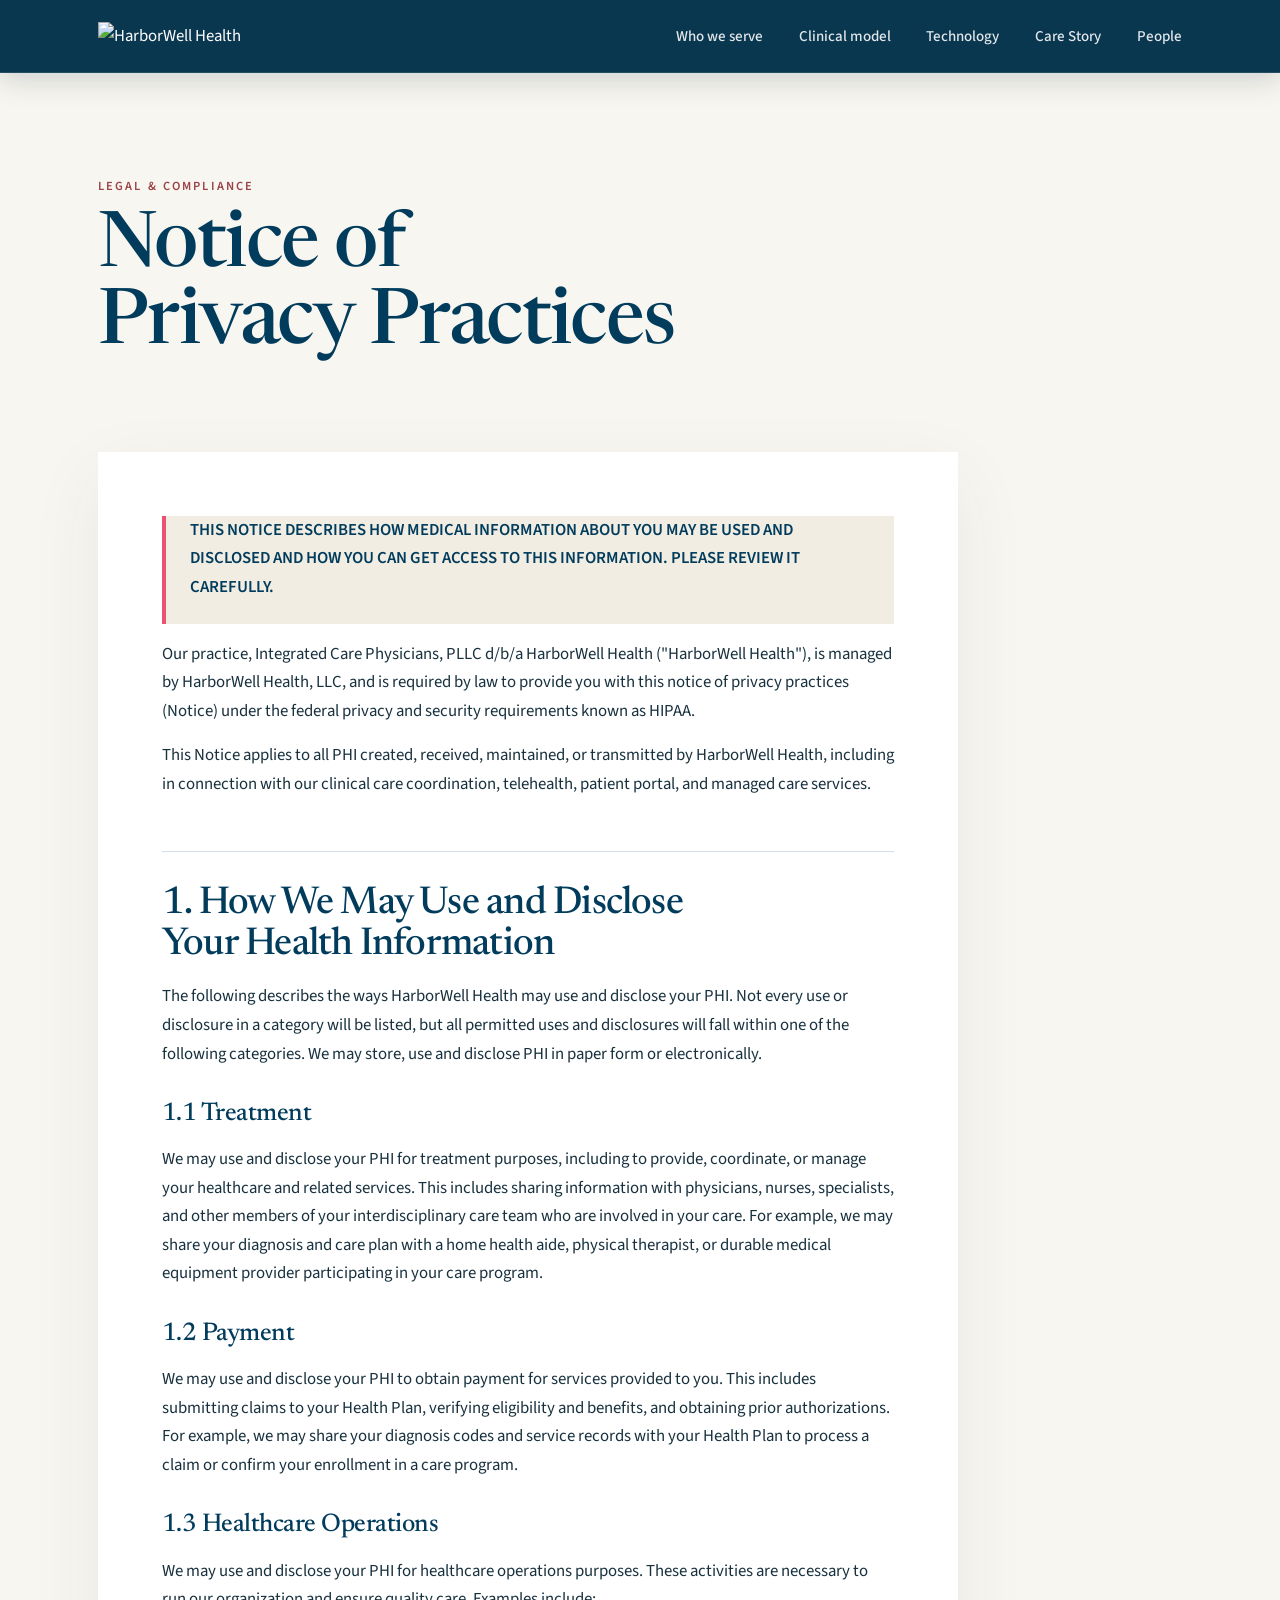
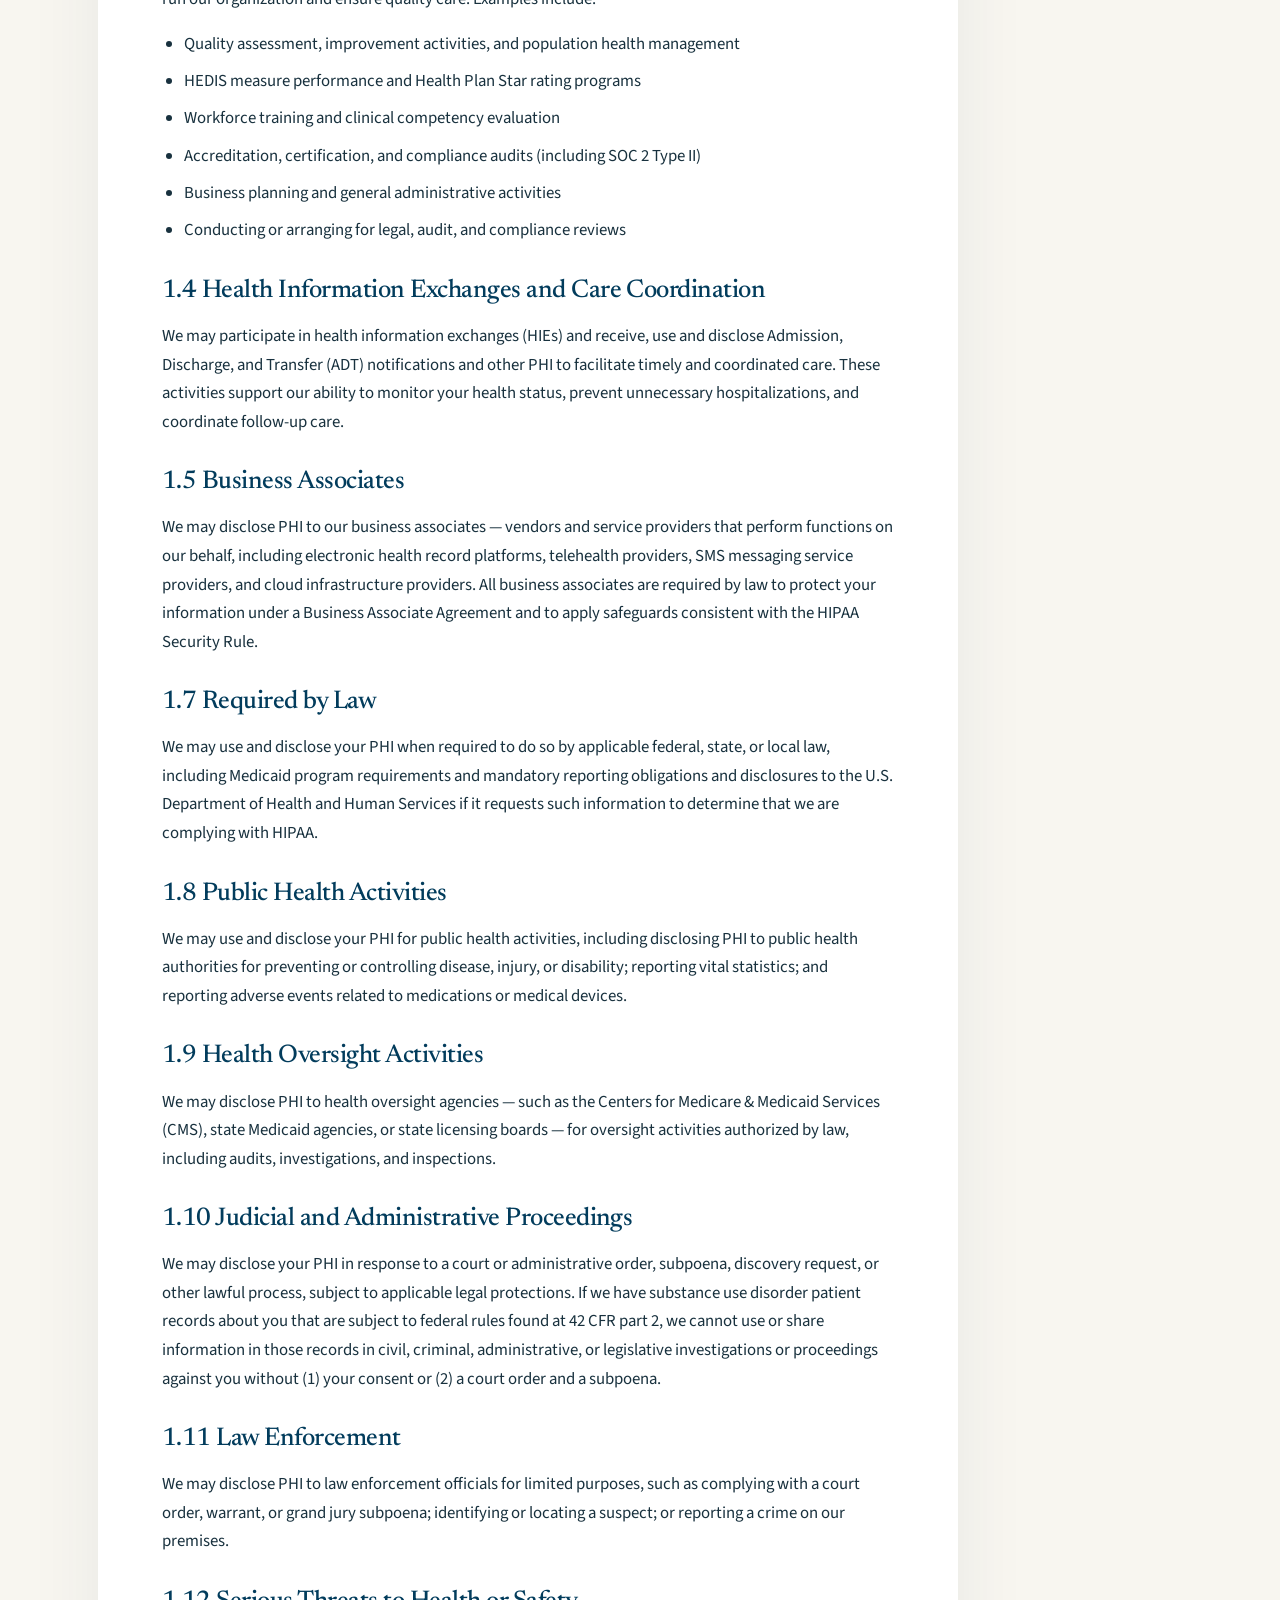
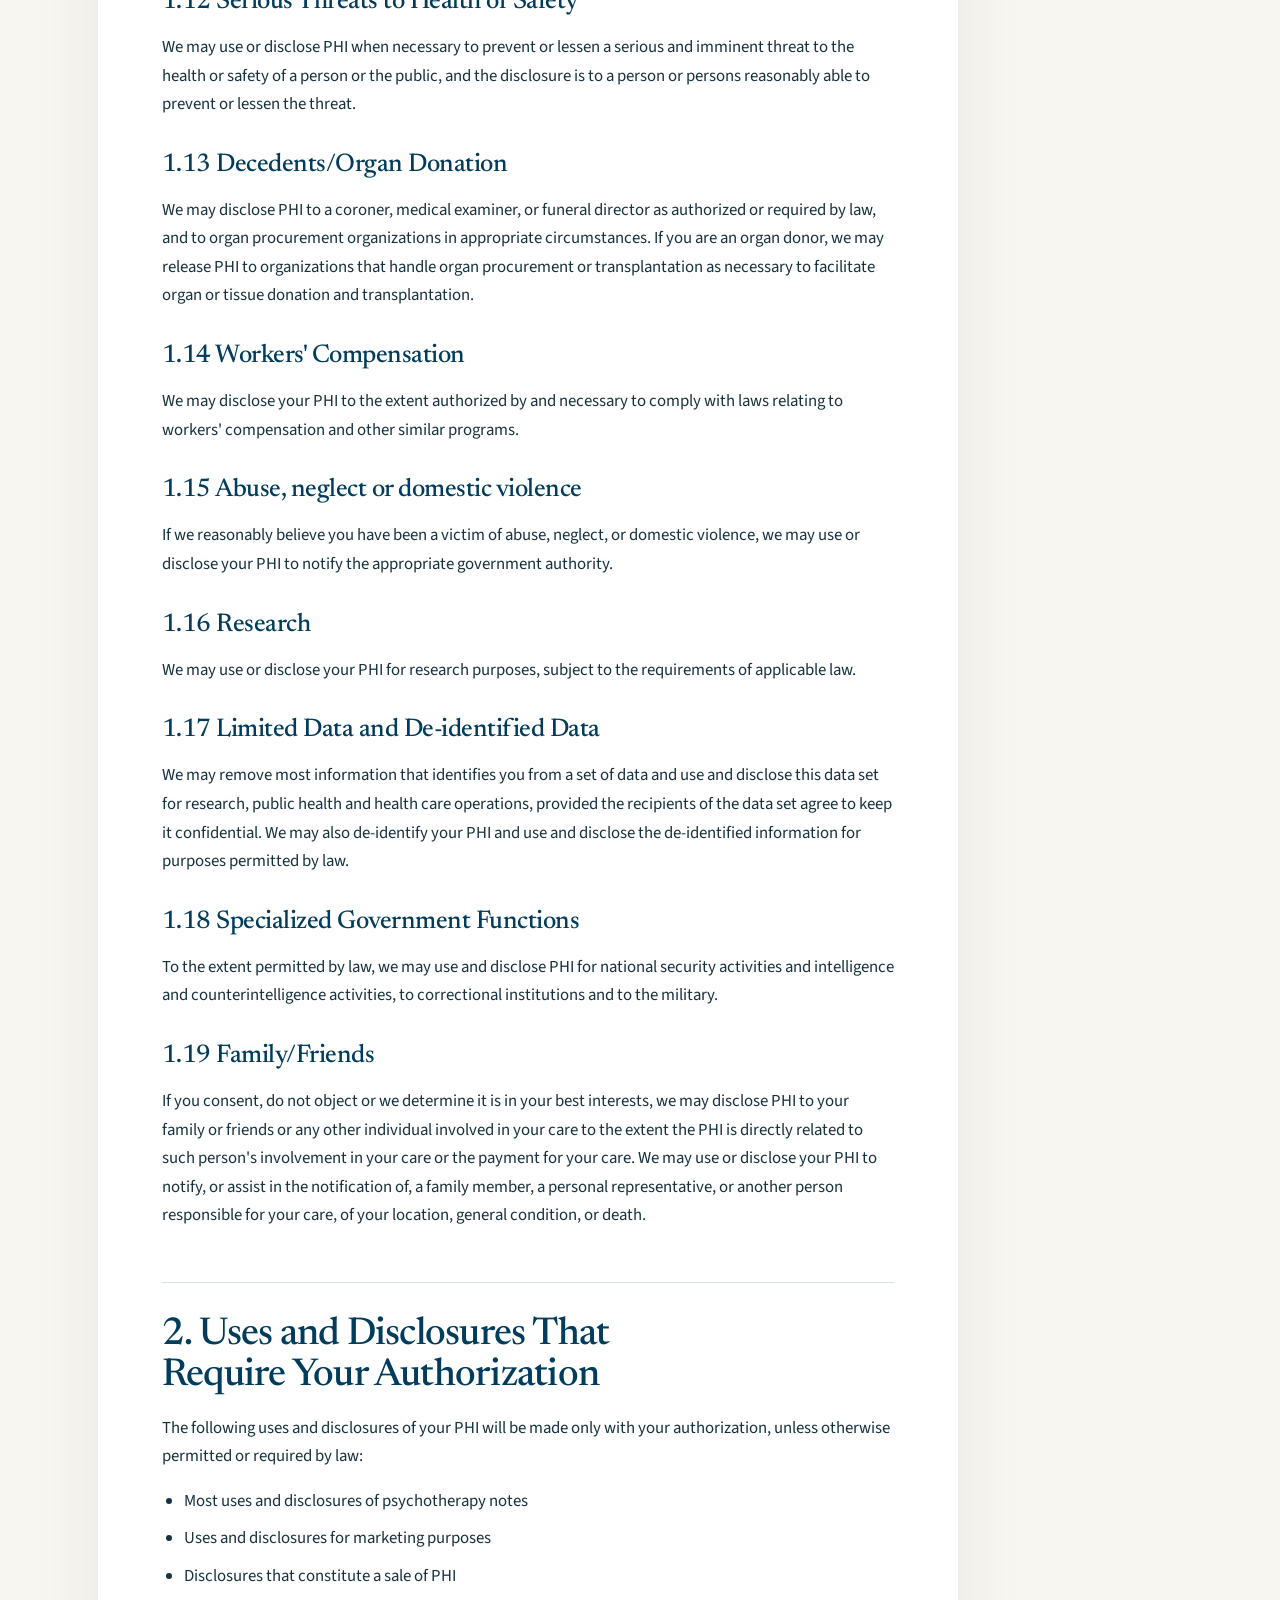
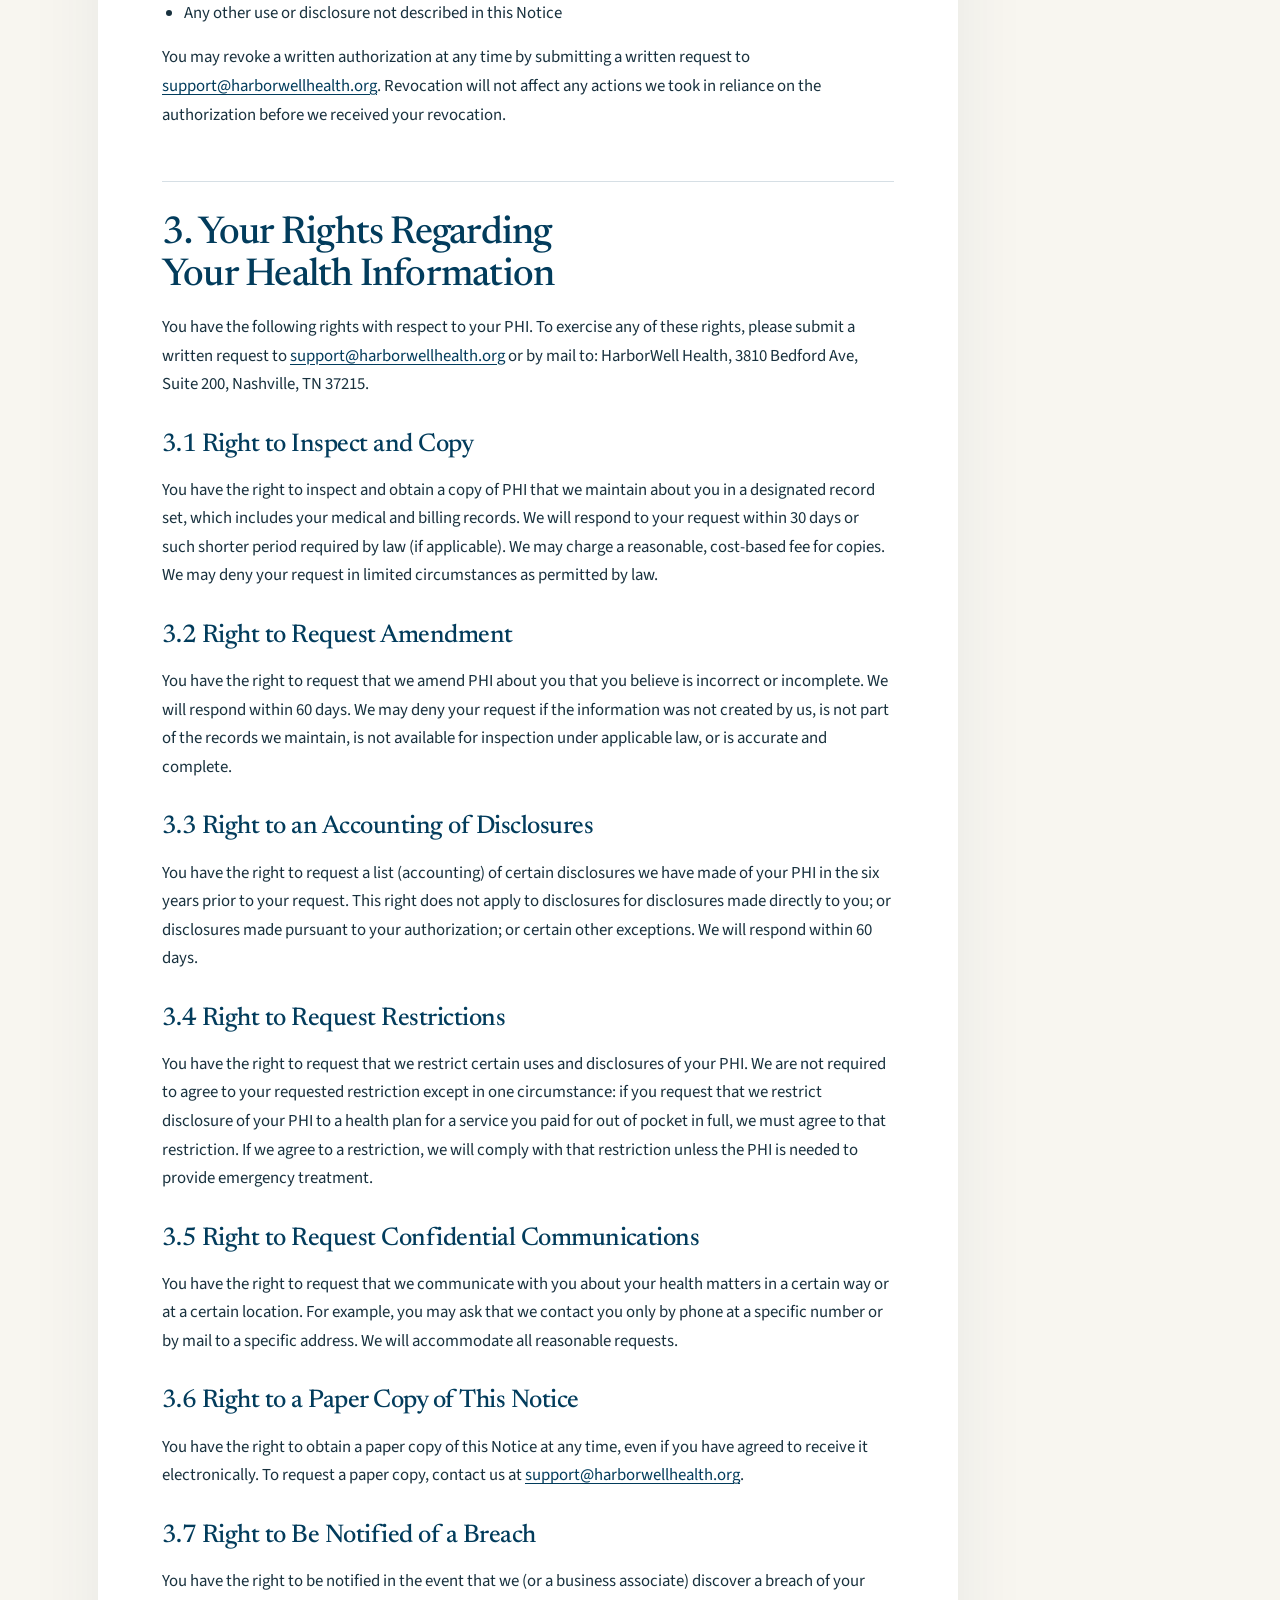
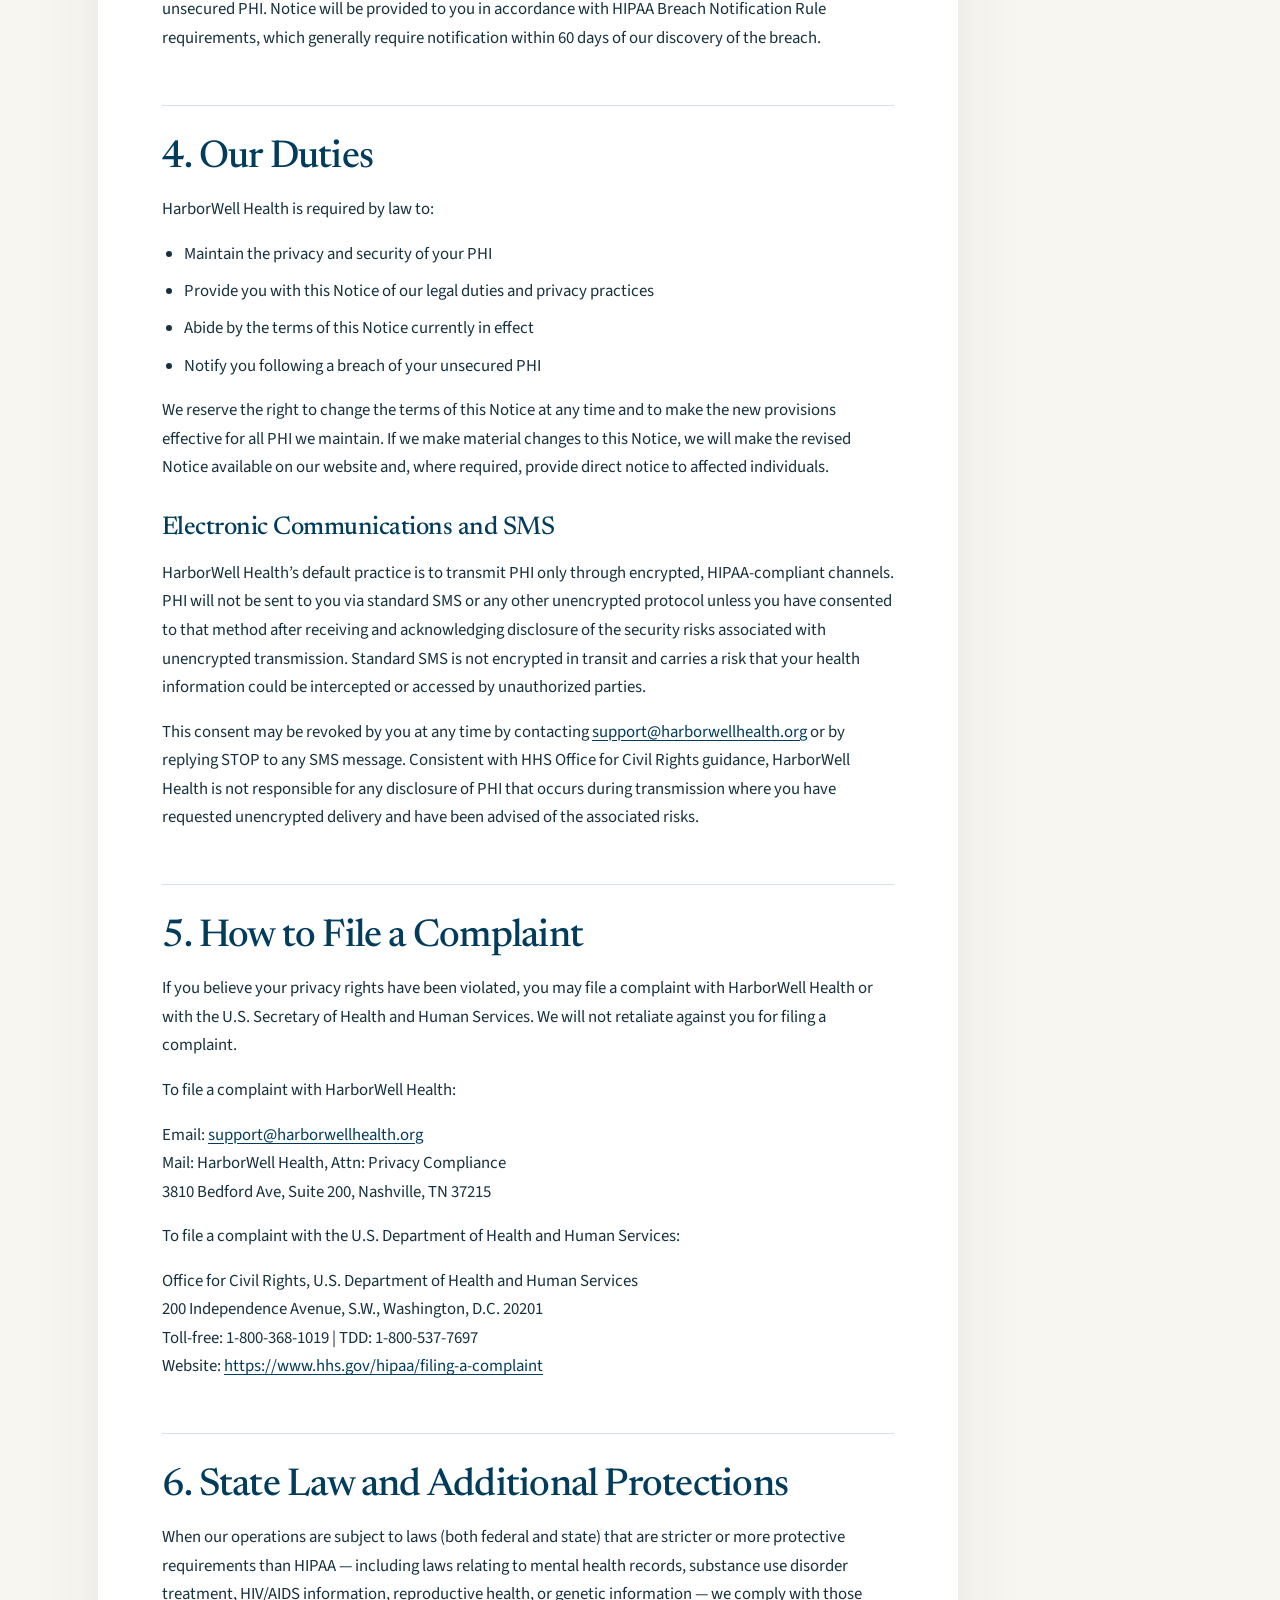
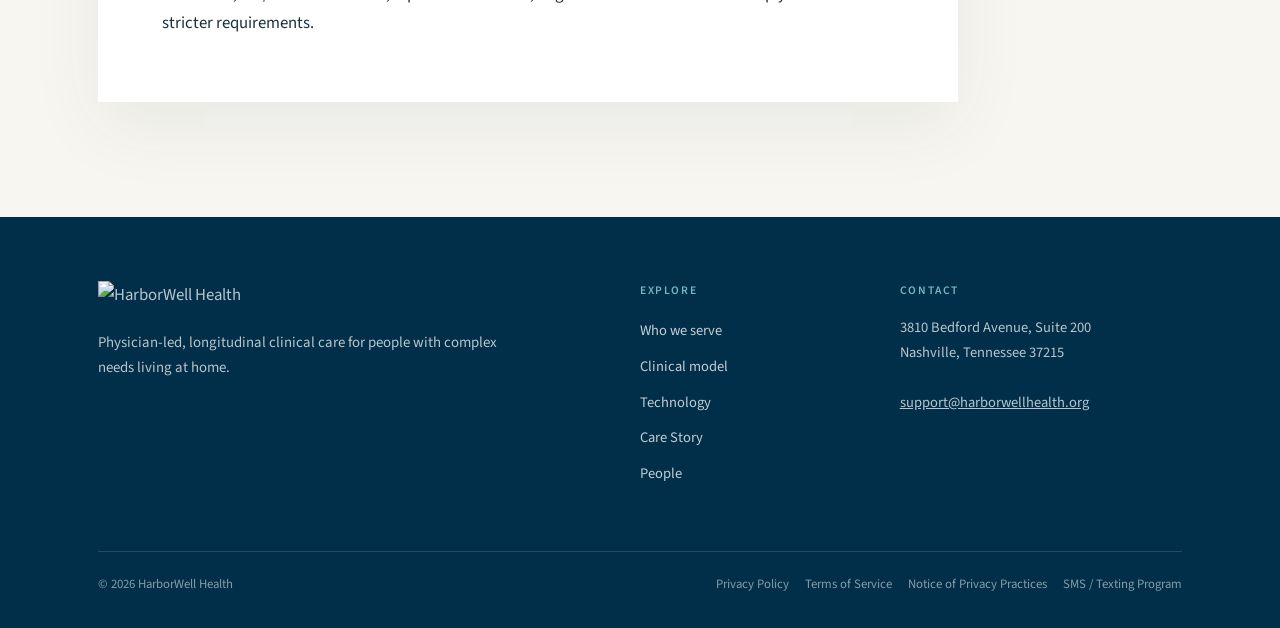
==== notice-of-privacy-practices.html @ b3f8090c "Initial commit: HarborWell Health website" ====
<!doctype html>
<html lang="en">
<head>
  <meta charset="utf-8"><meta name="viewport" content="width=device-width, initial-scale=1"><meta name="description" content="HarborWell Health Notice of Privacy Practices"><title>Notice of Privacy Practices | HarborWell Health</title>
  <link rel="preconnect" href="https://fonts.googleapis.com"><link rel="preconnect" href="https://fonts.gstatic.com" crossorigin><link href="https://fonts.googleapis.com/css2?family=Newsreader:opsz,wght@6..72,400;6..72,500;6..72,600&amp;family=Source+Sans+3:wght@400;500;600&amp;display=swap" rel="stylesheet"><link rel="stylesheet" href="legal.css">
</head>
<body>
  <a class="skip-link" href="#main">Skip to main content</a>
  <header class="site-header"><div class="container nav"><a class="brand" href="index.html" aria-label="HarborWell Health home"><img src="https://static.wixstatic.com/media/47c97a_ce5856b21baf440bb5c9df2c99164563~mv2.png/v1/fill/w_302,h_94,al_c,q_85,usm_0.66_1.00_0.01,enc_avif,quality_auto/47c97a_ce5856b21baf440bb5c9df2c99164563~mv2.png" alt="HarborWell Health"></a><button class="menu-toggle" type="button" aria-expanded="false" aria-controls="primary-navigation" aria-label="Open navigation"><span></span></button><nav aria-label="Primary navigation"><ul class="nav-links" id="primary-navigation"><li><a href="index.html#who-we-serve">Who we serve</a></li><li><a href="index.html#clinical-model">Clinical model</a></li><li><a href="index.html#technology">Technology</a></li><li><a href="index.html#care-story">Care Story</a></li><li><a href="people.html">People</a></li></ul></nav></div></header>

  <main id="main" class="legal-page"><div class="container">
    <header class="legal-hero"><span class="eyebrow">Legal &amp; compliance</span><h1>Notice of Privacy Practices</h1></header>
    <article class="legal-document">
      <p class="legal-notice">THIS NOTICE DESCRIBES HOW MEDICAL INFORMATION ABOUT YOU MAY BE USED AND DISCLOSED AND HOW YOU CAN GET ACCESS TO THIS INFORMATION. PLEASE REVIEW IT CAREFULLY.</p>
      <p>Our practice, Integrated Care Physicians, PLLC d/b/a HarborWell Health ("HarborWell Health"), is managed by HarborWell Health, LLC, and is required by law to provide you with this notice of privacy practices (Notice) under the federal privacy and security requirements known as HIPAA.</p>
      <p>This Notice applies to all PHI created, received, maintained, or transmitted by HarborWell Health, including in connection with our clinical care coordination, telehealth, patient portal, and managed care services.</p>

      <h2>1. How We May Use and Disclose Your Health Information</h2>
      <p>The following describes the ways HarborWell Health may use and disclose your PHI. Not every use or disclosure in a category will be listed, but all permitted uses and disclosures will fall within one of the following categories. We may store, use and disclose PHI in paper form or electronically.</p>
      <h3>1.1 Treatment</h3>
      <p>We may use and disclose your PHI for treatment purposes, including to provide, coordinate, or manage your healthcare and related services. This includes sharing information with physicians, nurses, specialists, and other members of your interdisciplinary care team who are involved in your care. For example, we may share your diagnosis and care plan with a home health aide, physical therapist, or durable medical equipment provider participating in your care program.</p>
      <h3>1.2 Payment</h3>
      <p>We may use and disclose your PHI to obtain payment for services provided to you. This includes submitting claims to your Health Plan, verifying eligibility and benefits, and obtaining prior authorizations. For example, we may share your diagnosis codes and service records with your Health Plan to process a claim or confirm your enrollment in a care program.</p>
      <h3>1.3 Healthcare Operations</h3>
      <p>We may use and disclose your PHI for healthcare operations purposes. These activities are necessary to run our organization and ensure quality care. Examples include:</p>
      <ul><li>Quality assessment, improvement activities, and population health management</li><li>HEDIS measure performance and Health Plan Star rating programs</li><li>Workforce training and clinical competency evaluation</li><li>Accreditation, certification, and compliance audits (including SOC 2 Type II)</li><li>Business planning and general administrative activities</li><li>Conducting or arranging for legal, audit, and compliance reviews</li></ul>
      <h3>1.4 Health Information Exchanges and Care Coordination</h3>
      <p>We may participate in health information exchanges (HIEs) and receive, use and disclose Admission, Discharge, and Transfer (ADT) notifications and other PHI to facilitate timely and coordinated care. These activities support our ability to monitor your health status, prevent unnecessary hospitalizations, and coordinate follow-up care.</p>
      <h3>1.5 Business Associates</h3>
      <p>We may disclose PHI to our business associates — vendors and service providers that perform functions on our behalf, including electronic health record platforms, telehealth providers, SMS messaging service providers, and cloud infrastructure providers. All business associates are required by law to protect your information under a Business Associate Agreement and to apply safeguards consistent with the HIPAA Security Rule.</p>
      <h3>1.7 Required by Law</h3>
      <p>We may use and disclose your PHI when required to do so by applicable federal, state, or local law, including Medicaid program requirements and mandatory reporting obligations and disclosures to the U.S. Department of Health and Human Services if it requests such information to determine that we are complying with HIPAA.</p>
      <h3>1.8 Public Health Activities</h3>
      <p>We may use and disclose your PHI for public health activities, including disclosing PHI to public health authorities for preventing or controlling disease, injury, or disability; reporting vital statistics; and reporting adverse events related to medications or medical devices.</p>
      <h3>1.9 Health Oversight Activities</h3>
      <p>We may disclose PHI to health oversight agencies — such as the Centers for Medicare &amp; Medicaid Services (CMS), state Medicaid agencies, or state licensing boards — for oversight activities authorized by law, including audits, investigations, and inspections.</p>
      <h3>1.10 Judicial and Administrative Proceedings</h3>
      <p>We may disclose your PHI in response to a court or administrative order, subpoena, discovery request, or other lawful process, subject to applicable legal protections. If we have substance use disorder patient records about you that are subject to federal rules found at 42 CFR part 2, we cannot use or share information in those records in civil, criminal, administrative, or legislative investigations or proceedings against you without (1) your consent or (2) a court order and a subpoena.</p>
      <h3>1.11 Law Enforcement</h3>
      <p>We may disclose PHI to law enforcement officials for limited purposes, such as complying with a court order, warrant, or grand jury subpoena; identifying or locating a suspect; or reporting a crime on our premises.</p>
      <h3>1.12 Serious Threats to Health or Safety</h3>
      <p>We may use or disclose PHI when necessary to prevent or lessen a serious and imminent threat to the health or safety of a person or the public, and the disclosure is to a person or persons reasonably able to prevent or lessen the threat.</p>
      <h3>1.13 Decedents/Organ Donation</h3>
      <p>We may disclose PHI to a coroner, medical examiner, or funeral director as authorized or required by law, and to organ procurement organizations in appropriate circumstances. If you are an organ donor, we may release PHI to organizations that handle organ procurement or transplantation as necessary to facilitate organ or tissue donation and transplantation.</p>
      <h3>1.14 Workers' Compensation</h3>
      <p>We may disclose your PHI to the extent authorized by and necessary to comply with laws relating to workers' compensation and other similar programs.</p>
      <h3>1.15 Abuse, neglect or domestic violence</h3>
      <p>If we reasonably believe you have been a victim of abuse, neglect, or domestic violence, we may use or disclose your PHI to notify the appropriate government authority.</p>
      <h3>1.16 Research</h3>
      <p>We may use or disclose your PHI for research purposes, subject to the requirements of applicable law.</p>
      <h3>1.17 Limited Data and De-identified Data</h3>
      <p>We may remove most information that identifies you from a set of data and use and disclose this data set for research, public health and health care operations, provided the recipients of the data set agree to keep it confidential. We may also de-identify your PHI and use and disclose the de-identified information for purposes permitted by law.</p>
      <h3>1.18 Specialized Government Functions</h3>
      <p>To the extent permitted by law, we may use and disclose PHI for national security activities and intelligence and counterintelligence activities, to correctional institutions and to the military.</p>
      <h3>1.19 Family/Friends</h3>
      <p>If you consent, do not object or we determine it is in your best interests, we may disclose PHI to your family or friends or any other individual involved in your care to the extent the PHI is directly related to such person's involvement in your care or the payment for your care. We may use or disclose your PHI to notify, or assist in the notification of, a family member, a personal representative, or another person responsible for your care, of your location, general condition, or death.</p>

      <h2>2. Uses and Disclosures That Require Your Authorization</h2>
      <p>The following uses and disclosures of your PHI will be made only with your authorization, unless otherwise permitted or required by law:</p>
      <ul><li>Most uses and disclosures of psychotherapy notes</li><li>Uses and disclosures for marketing purposes</li><li>Disclosures that constitute a sale of PHI</li><li>Any other use or disclosure not described in this Notice</li></ul>
      <p>You may revoke a written authorization at any time by submitting a written request to <a href="mailto:support@harborwellhealth.org">support@harborwellhealth.org</a>. Revocation will not affect any actions we took in reliance on the authorization before we received your revocation.</p>

      <h2>3. Your Rights Regarding Your Health Information</h2>
      <p>You have the following rights with respect to your PHI. To exercise any of these rights, please submit a written request to <a href="mailto:support@harborwellhealth.org">support@harborwellhealth.org</a> or by mail to: HarborWell Health, 3810 Bedford Ave, Suite 200, Nashville, TN 37215.</p>
      <h3>3.1 Right to Inspect and Copy</h3>
      <p>You have the right to inspect and obtain a copy of PHI that we maintain about you in a designated record set, which includes your medical and billing records. We will respond to your request within 30 days or such shorter period required by law (if applicable). We may charge a reasonable, cost-based fee for copies. We may deny your request in limited circumstances as permitted by law.</p>
      <h3>3.2 Right to Request Amendment</h3>
      <p>You have the right to request that we amend PHI about you that you believe is incorrect or incomplete. We will respond within 60 days. We may deny your request if the information was not created by us, is not part of the records we maintain, is not available for inspection under applicable law, or is accurate and complete.</p>
      <h3>3.3 Right to an Accounting of Disclosures</h3>
      <p>You have the right to request a list (accounting) of certain disclosures we have made of your PHI in the six years prior to your request. This right does not apply to disclosures for disclosures made directly to you; or disclosures made pursuant to your authorization; or certain other exceptions. We will respond within 60 days.</p>
      <h3>3.4 Right to Request Restrictions</h3>
      <p>You have the right to request that we restrict certain uses and disclosures of your PHI. We are not required to agree to your requested restriction except in one circumstance: if you request that we restrict disclosure of your PHI to a health plan for a service you paid for out of pocket in full, we must agree to that restriction. If we agree to a restriction, we will comply with that restriction unless the PHI is needed to provide emergency treatment.</p>
      <h3>3.5 Right to Request Confidential Communications</h3>
      <p>You have the right to request that we communicate with you about your health matters in a certain way or at a certain location. For example, you may ask that we contact you only by phone at a specific number or by mail to a specific address. We will accommodate all reasonable requests.</p>
      <h3>3.6 Right to a Paper Copy of This Notice</h3>
      <p>You have the right to obtain a paper copy of this Notice at any time, even if you have agreed to receive it electronically. To request a paper copy, contact us at <a href="mailto:support@harborwellhealth.org">support@harborwellhealth.org</a>.</p>
      <h3>3.7 Right to Be Notified of a Breach</h3>
      <p>You have the right to be notified in the event that we (or a business associate) discover a breach of your unsecured PHI. Notice will be provided to you in accordance with HIPAA Breach Notification Rule requirements, which generally require notification within 60 days of our discovery of the breach.</p>

      <h2>4. Our Duties</h2>
      <p>HarborWell Health is required by law to:</p>
      <ul><li>Maintain the privacy and security of your PHI</li><li>Provide you with this Notice of our legal duties and privacy practices</li><li>Abide by the terms of this Notice currently in effect</li><li>Notify you following a breach of your unsecured PHI</li></ul>
      <p>We reserve the right to change the terms of this Notice at any time and to make the new provisions effective for all PHI we maintain. If we make material changes to this Notice, we will make the revised Notice available on our website and, where required, provide direct notice to affected individuals.</p>

      <h3>Electronic Communications and SMS</h3>
      <p>HarborWell Health’s default practice is to transmit PHI only through encrypted, HIPAA-compliant channels. PHI will not be sent to you via standard SMS or any other unencrypted protocol unless you have consented to that method after receiving and acknowledging disclosure of the security risks associated with unencrypted transmission. Standard SMS is not encrypted in transit and carries a risk that your health information could be intercepted or accessed by unauthorized parties.</p>
      <p>This consent may be revoked by you at any time by contacting <a href="mailto:support@harborwellhealth.org">support@harborwellhealth.org</a> or by replying STOP to any SMS message. Consistent with HHS Office for Civil Rights guidance, HarborWell Health is not responsible for any disclosure of PHI that occurs during transmission where you have requested unencrypted delivery and have been advised of the associated risks.</p>

      <h2>5. How to File a Complaint</h2>
      <p>If you believe your privacy rights have been violated, you may file a complaint with HarborWell Health or with the U.S. Secretary of Health and Human Services. We will not retaliate against you for filing a complaint.</p>
      <p>To file a complaint with HarborWell Health:</p>
      <address class="contact-block">Email: <a href="mailto:support@harborwellhealth.org">support@harborwellhealth.org</a><br>Mail: HarborWell Health, Attn: Privacy Compliance<br>3810 Bedford Ave, Suite 200, Nashville, TN 37215</address>
      <p>To file a complaint with the U.S. Department of Health and Human Services:</p>
      <address class="contact-block">Office for Civil Rights, U.S. Department of Health and Human Services<br>200 Independence Avenue, S.W., Washington, D.C. 20201<br>Toll-free: 1-800-368-1019 | TDD: 1-800-537-7697<br>Website: <a href="https://www.hhs.gov/hipaa/filing-a-complaint">https://www.hhs.gov/hipaa/filing-a-complaint</a></address>

      <h2>6. State Law and Additional Protections</h2>
      <p>When our operations are subject to laws (both federal and state) that are stricter or more protective requirements than HIPAA — including laws relating to mental health records, substance use disorder treatment, HIV/AIDS information, reproductive health, or genetic information — we comply with those stricter requirements.</p>
    </article>
  </div></main>

  <footer class="site-footer"><div class="container"><div class="footer__grid"><div class="footer__brand"><img src="https://static.wixstatic.com/media/47c97a_ce5856b21baf440bb5c9df2c99164563~mv2.png/v1/fill/w_302,h_94,al_c,q_85,usm_0.66_1.00_0.01,enc_avif,quality_auto/47c97a_ce5856b21baf440bb5c9df2c99164563~mv2.png" alt="HarborWell Health"><p>Physician-led, longitudinal clinical care for people with complex needs living at home.</p></div><div><div class="footer__heading">Explore</div><ul class="footer__links"><li><a href="index.html#who-we-serve">Who we serve</a></li><li><a href="index.html#clinical-model">Clinical model</a></li><li><a href="index.html#technology">Technology</a></li><li><a href="index.html#care-story">Care Story</a></li><li><a href="people.html">People</a></li></ul></div><div><div class="footer__heading">Contact</div><address class="footer__address">3810 Bedford Avenue, Suite 200<br>Nashville, Tennessee 37215<br><br><a href="mailto:support@harborwellhealth.org">support@harborwellhealth.org</a></address></div></div><div class="footer__bottom"><span>© 2026 HarborWell Health</span><ul class="footer__legal"><li><a href="privacy-policy.html">Privacy Policy</a></li><li><a href="terms-of-service.html">Terms of Service</a></li><li><a href="notice-of-privacy-practices.html">Notice of Privacy Practices</a></li><li><a href="sms-program.html">SMS / Texting Program</a></li></ul></div></div></footer>
  <script src="legal.js"></script>
</body>
</html>
---- legal.css ----
:root {
  --navy: #023c5c;
  --navy-deep: #012f49;
  --teal: #73b8bf;
  --brick: #9d4348;
  --ivory: #f1ede3;
  --ivory-light: #f8f6f0;
  --white: #fff;
  --ink: #18313e;
  --slate: #4f626a;
  --line: rgba(2, 60, 92, 0.16);
  --serif: "Newsreader", Georgia, serif;
  --sans: "Source Sans 3", Arial, sans-serif;
  --max: 1180px;
  --gutter: clamp(1.25rem, 4vw, 3rem);
}

*, *::before, *::after { box-sizing: border-box; }
html { scroll-behavior: smooth; }
body { margin: 0; color: var(--ink); background: var(--ivory-light); font-family: var(--sans); font-size: 1.05rem; line-height: 1.7; -webkit-font-smoothing: antialiased; }
body.menu-open { overflow: hidden; }
img { display: block; max-width: 100%; }
a { color: inherit; }
.container { width: min(100%, var(--max)); margin-inline: auto; padding-inline: var(--gutter); }

.skip-link { position: fixed; top: .5rem; left: .5rem; z-index: 1000; padding: .65rem .9rem; color: var(--white); background: var(--navy); transform: translateY(-150%); }
.skip-link:focus { transform: translateY(0); }

.site-header { position: fixed; inset: 0 0 auto; z-index: 20; color: var(--white); border-bottom: 1px solid rgba(255,255,255,.11); background: rgba(1,47,73,.96); box-shadow: 0 8px 28px rgba(1,35,54,.16); -webkit-backdrop-filter: blur(12px); backdrop-filter: blur(12px); }
.nav { display: flex; min-height: 72px; align-items: center; justify-content: space-between; gap: 2rem; }
.brand { display: inline-flex; align-items: center; text-decoration: none; }
.brand img { width: 176px; height: auto; }
.nav-links { display: flex; margin: 0; padding: 0; align-items: center; gap: clamp(1.25rem, 2.8vw, 2.4rem); list-style: none; }
.nav-links a { padding-block: .35rem; border-bottom: 1px solid transparent; color: rgba(255,255,255,.88); font-size: .94rem; font-weight: 500; text-decoration: none; transition: color 160ms ease, border-color 160ms ease; }
.nav-links a:hover, .nav-links a:focus-visible { color: var(--white); border-color: rgba(255,255,255,.65); }
.menu-toggle { display: none; width: 44px; height: 44px; padding: 0; border: 1px solid rgba(255,255,255,.35); border-radius: 50%; color: var(--white); background: transparent; font: inherit; cursor: pointer; }
.menu-toggle span, .menu-toggle::before, .menu-toggle::after { display: block; width: 18px; height: 1px; margin: 4px auto; background: currentColor; content: ""; transition: transform 180ms ease, opacity 180ms ease; }
.menu-toggle[aria-expanded="true"] span { opacity: 0; }
.menu-toggle[aria-expanded="true"]::before { transform: translateY(5px) rotate(45deg); }
.menu-toggle[aria-expanded="true"]::after { transform: translateY(-5px) rotate(-45deg); }

.legal-page { padding-block: clamp(8.5rem, 14vw, 12rem) clamp(5rem, 9vw, 8rem); }
.legal-hero { max-width: 880px; margin-bottom: clamp(3rem, 7vw, 5.5rem); }
.eyebrow { display: block; margin-bottom: 1rem; color: var(--brick); font-size: .78rem; font-weight: 600; letter-spacing: .17em; line-height: 1.2; text-transform: uppercase; }
h1, h2, h3 { margin: 0; color: var(--navy); font-family: var(--serif); font-weight: 500; letter-spacing: -.02em; text-wrap: balance; }
h1 { font-size: clamp(3rem, 6vw, 5.8rem); line-height: 1; }
h2 { margin-top: 3.25rem; padding-top: 2rem; border-top: 1px solid var(--line); font-size: clamp(1.9rem, 3vw, 2.75rem); line-height: 1.08; }
h3 { margin-top: 2rem; font-size: clamp(1.35rem, 2vw, 1.75rem); line-height: 1.14; }
.legal-meta { margin-top: 1.5rem; color: var(--slate); font-size: 1rem; }
.legal-document { max-width: 860px; padding: clamp(2rem, 5vw, 4.5rem); background: var(--white); box-shadow: 0 24px 70px rgba(2,60,92,.07); }
.legal-document > :first-child { margin-top: 0; padding-top: 0; border-top: 0; }
.legal-document p { margin: 1rem 0 0; }
.legal-document ul { margin: 1rem 0 0; padding-left: 1.35rem; }
.legal-document li + li { margin-top: .55rem; }
.legal-document a { color: var(--navy); text-decoration-thickness: 1px; text-underline-offset: .15em; }
.legal-notice { margin: 0 0 2rem; padding: 1.4rem 1.5rem; border-left: 4px solid var(--coral, #ea526f); color: var(--navy); background: var(--ivory); font-weight: 600; }
.legal-quote { margin: 1.25rem 0 0; padding: 1.25rem 1.4rem; border-left: 3px solid var(--teal); background: var(--ivory-light); }
.legal-warning { font-weight: 600; }
.contact-block { margin-top: 1rem; font-style: normal; }

.site-footer { padding-block: 4rem 2rem; color: rgba(255,255,255,.72); background: var(--navy-deep); }
.footer__grid { display: grid; grid-template-columns: 1.4fr .6fr .8fr; gap: 3rem; }
.footer__brand img { width: 190px; }
.footer__brand p { max-width: 25rem; margin: 1.3rem 0 0; font-size: .93rem; }
.footer__heading { margin-bottom: 1rem; color: var(--teal); font-size: .72rem; font-weight: 600; letter-spacing: .14em; text-transform: uppercase; }
.footer__links { margin: 0; padding: 0; list-style: none; }
.footer__links li { margin-bottom: .45rem; }
.footer__links a { color: rgba(255,255,255,.76); font-size: .91rem; text-decoration: none; }
.footer__links a:hover, .footer__links a:focus-visible { color: var(--white); text-decoration: underline; }
.footer__address { margin: 0; font-style: normal; font-size: .91rem; }
.footer__bottom { display: grid; margin-top: 3.5rem; padding-top: 1.4rem; border-top: 1px solid rgba(255,255,255,.14); grid-template-columns: auto 1fr; gap: 1rem 2rem; align-items: start; color: rgba(255,255,255,.52); font-size: .8rem; }
.footer__legal { display: flex; margin: 0; padding: 0; justify-content: flex-end; flex-wrap: wrap; gap: .35rem 1rem; list-style: none; }
.footer__legal a { text-decoration: none; }
.footer__legal a:hover, .footer__legal a:focus-visible { color: var(--white); text-decoration: underline; }

@media (max-width: 900px) {
  .nav { min-height: 66px; }
  .brand img { width: 158px; }
  .menu-toggle { display: block; position: relative; z-index: 30; }
  .nav-links { position: fixed; inset: 0; z-index: 25; display: none; padding: 7rem var(--gutter) 3rem; align-items: flex-start; flex-direction: column; gap: 0; background: var(--navy-deep); }
  .nav-links.is-open { display: flex; }
  .nav-links li { width: 100%; }
  .nav-links a { display: block; padding-block: 1rem; border-bottom: 1px solid rgba(255,255,255,.14); font-family: var(--serif); font-size: 1.8rem; }
  .footer__grid { grid-template-columns: 1fr; }
  .footer__bottom { grid-template-columns: 1fr; }
  .footer__legal { justify-content: flex-start; }
}

@media (max-width: 620px) {
  body { font-size: 1rem; }
  .legal-document { margin-inline: calc(var(--gutter) * -.35); padding-inline: var(--gutter); }
}
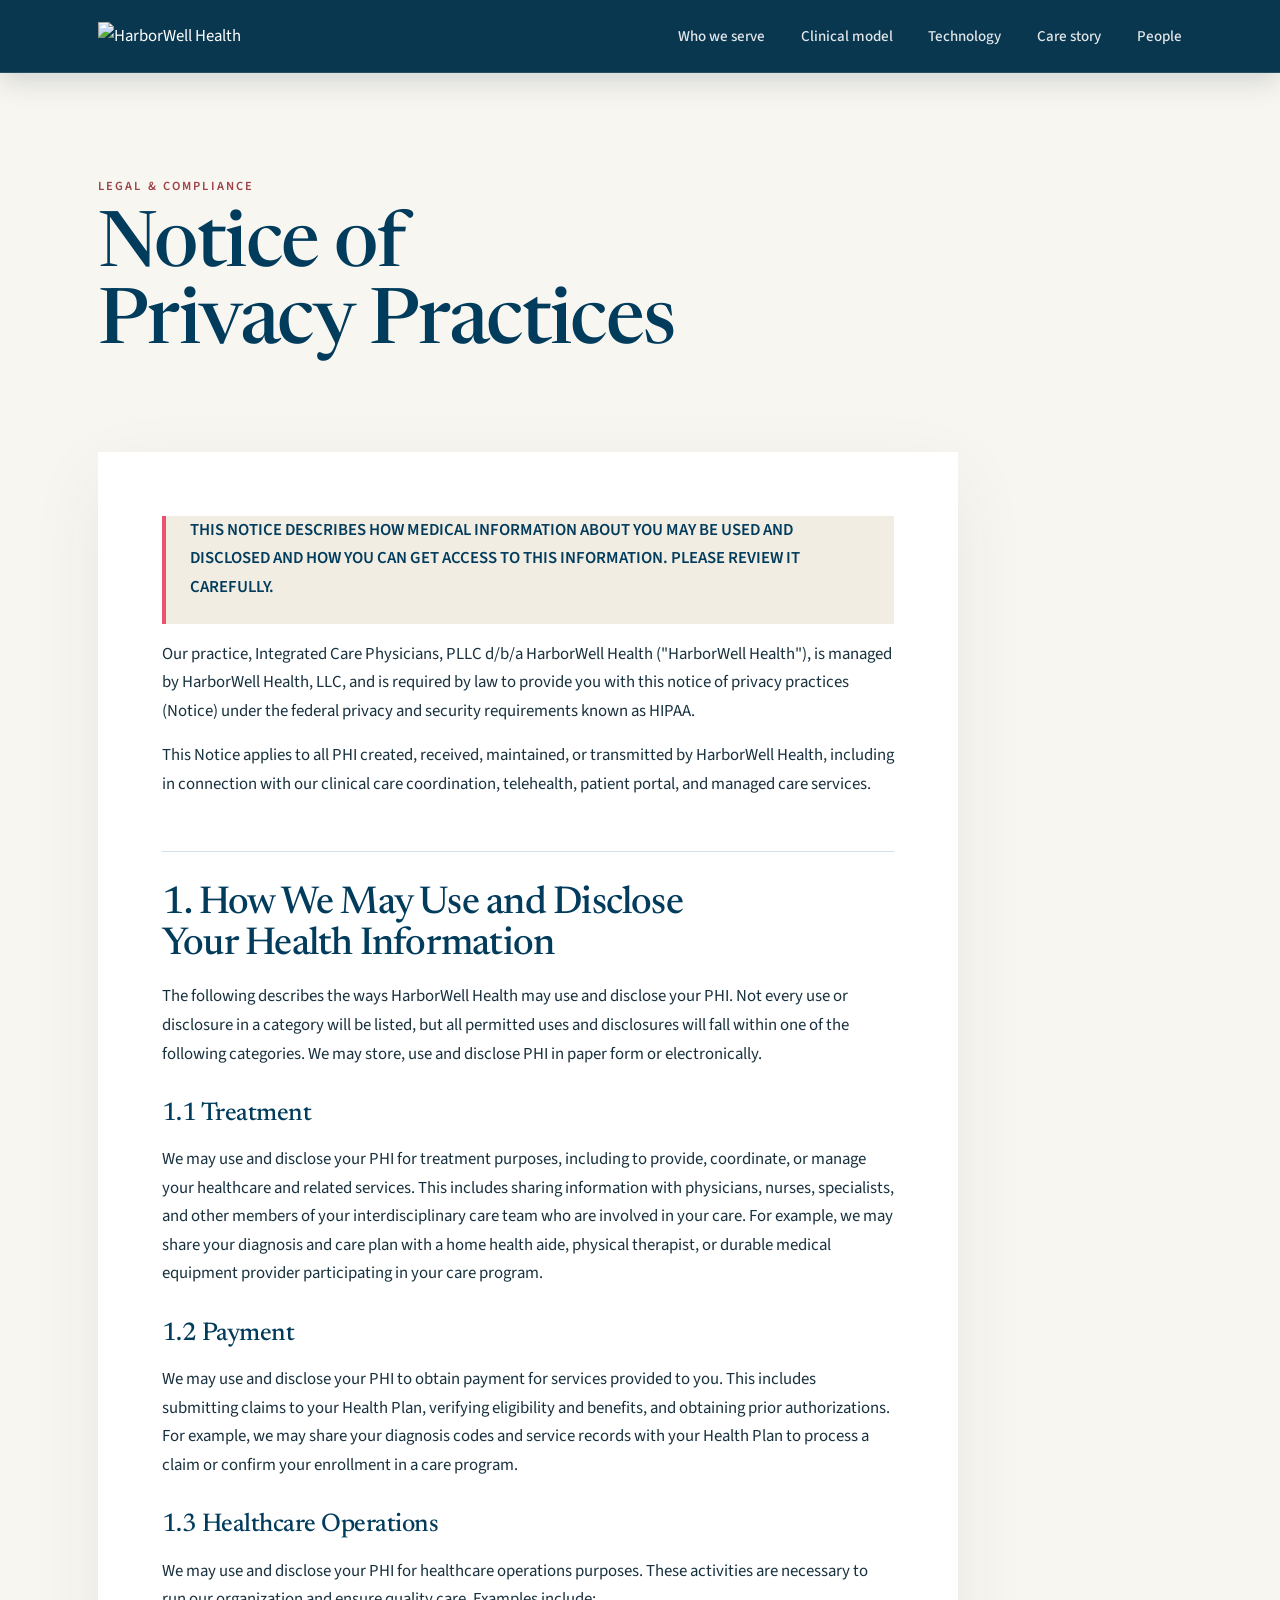
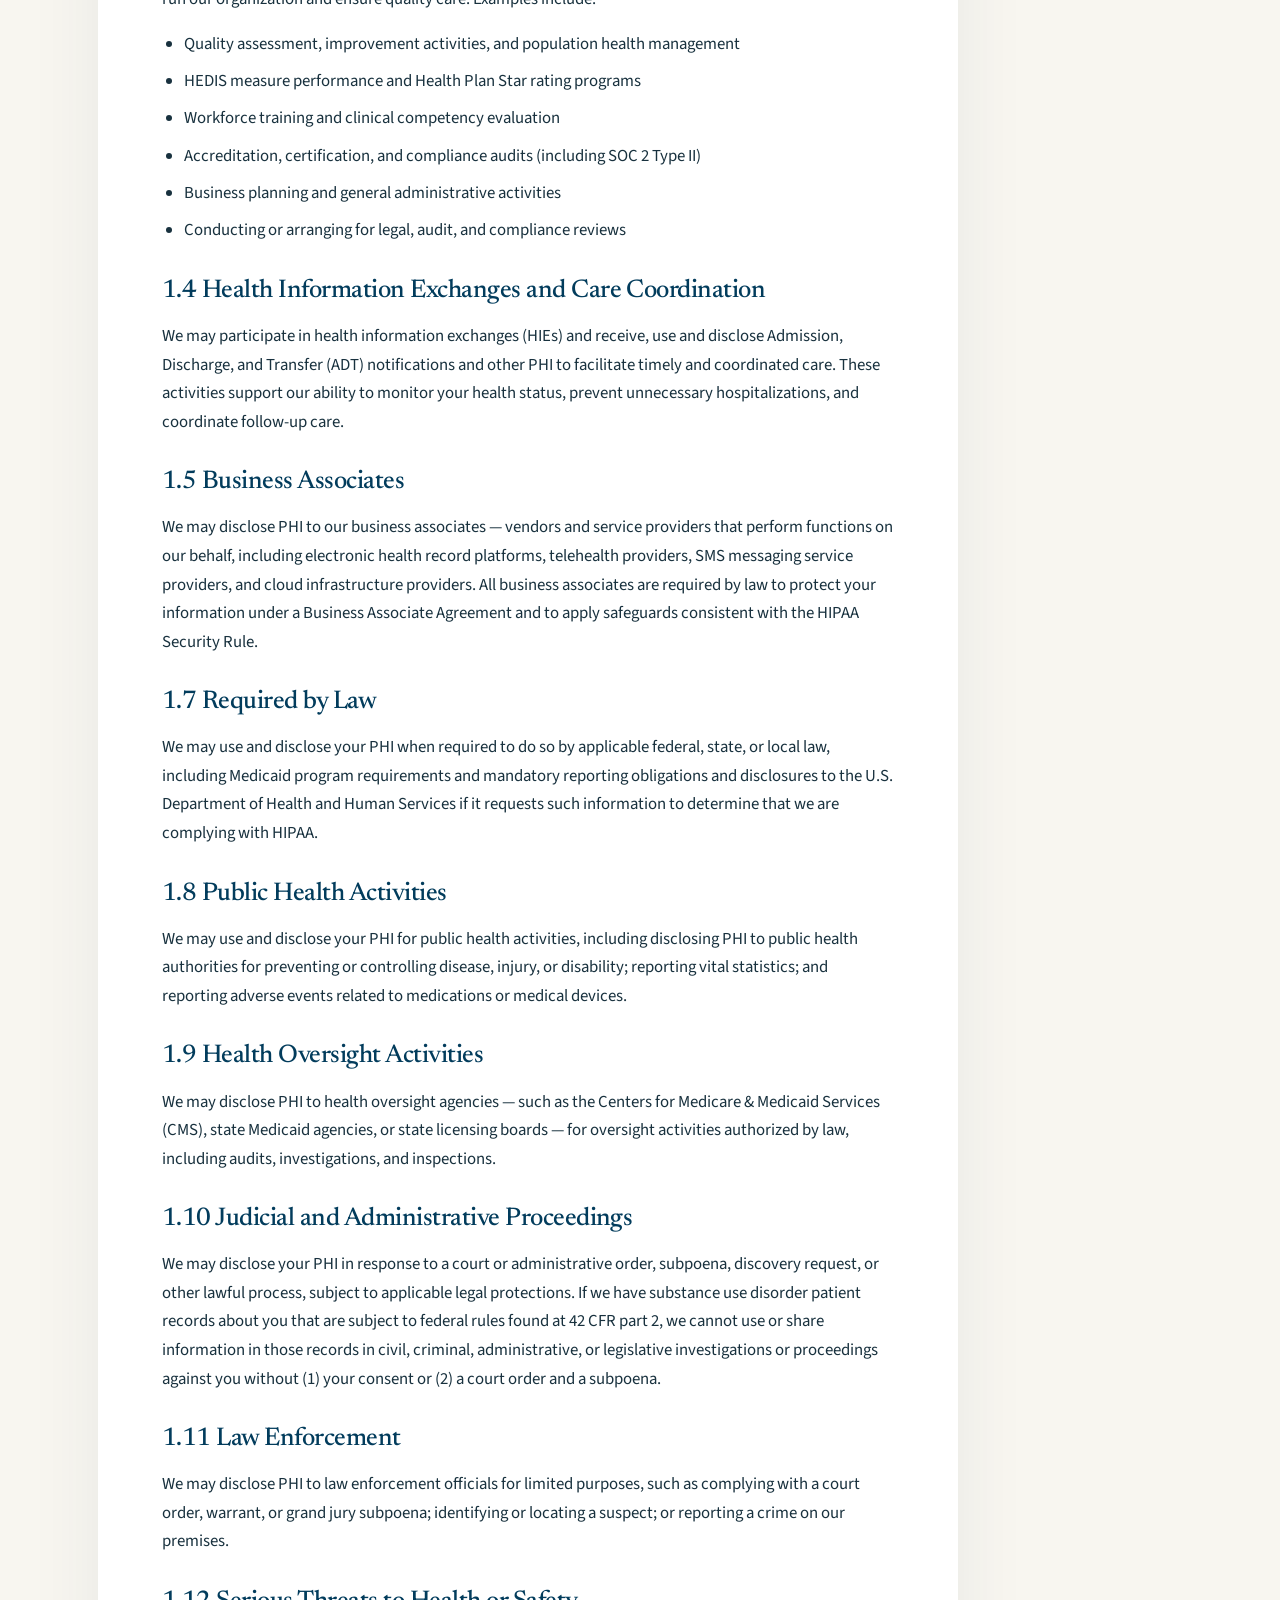
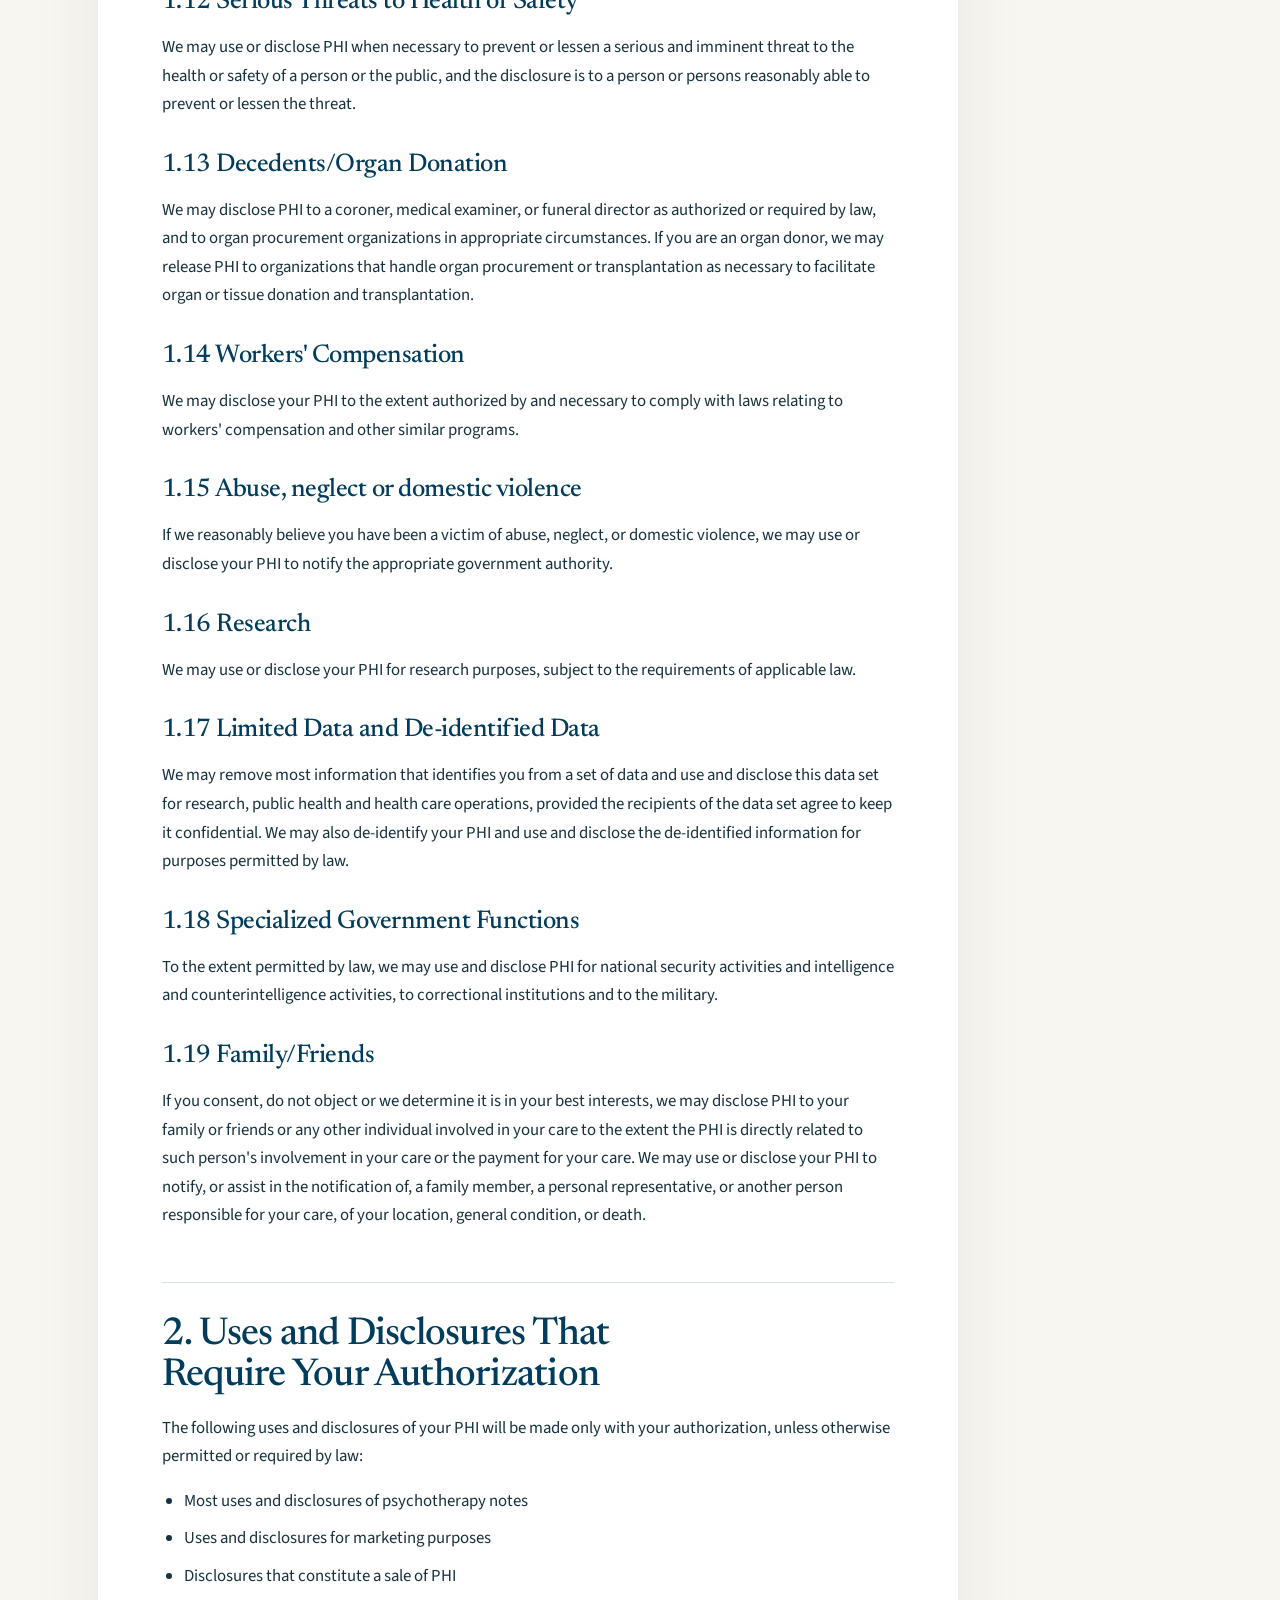
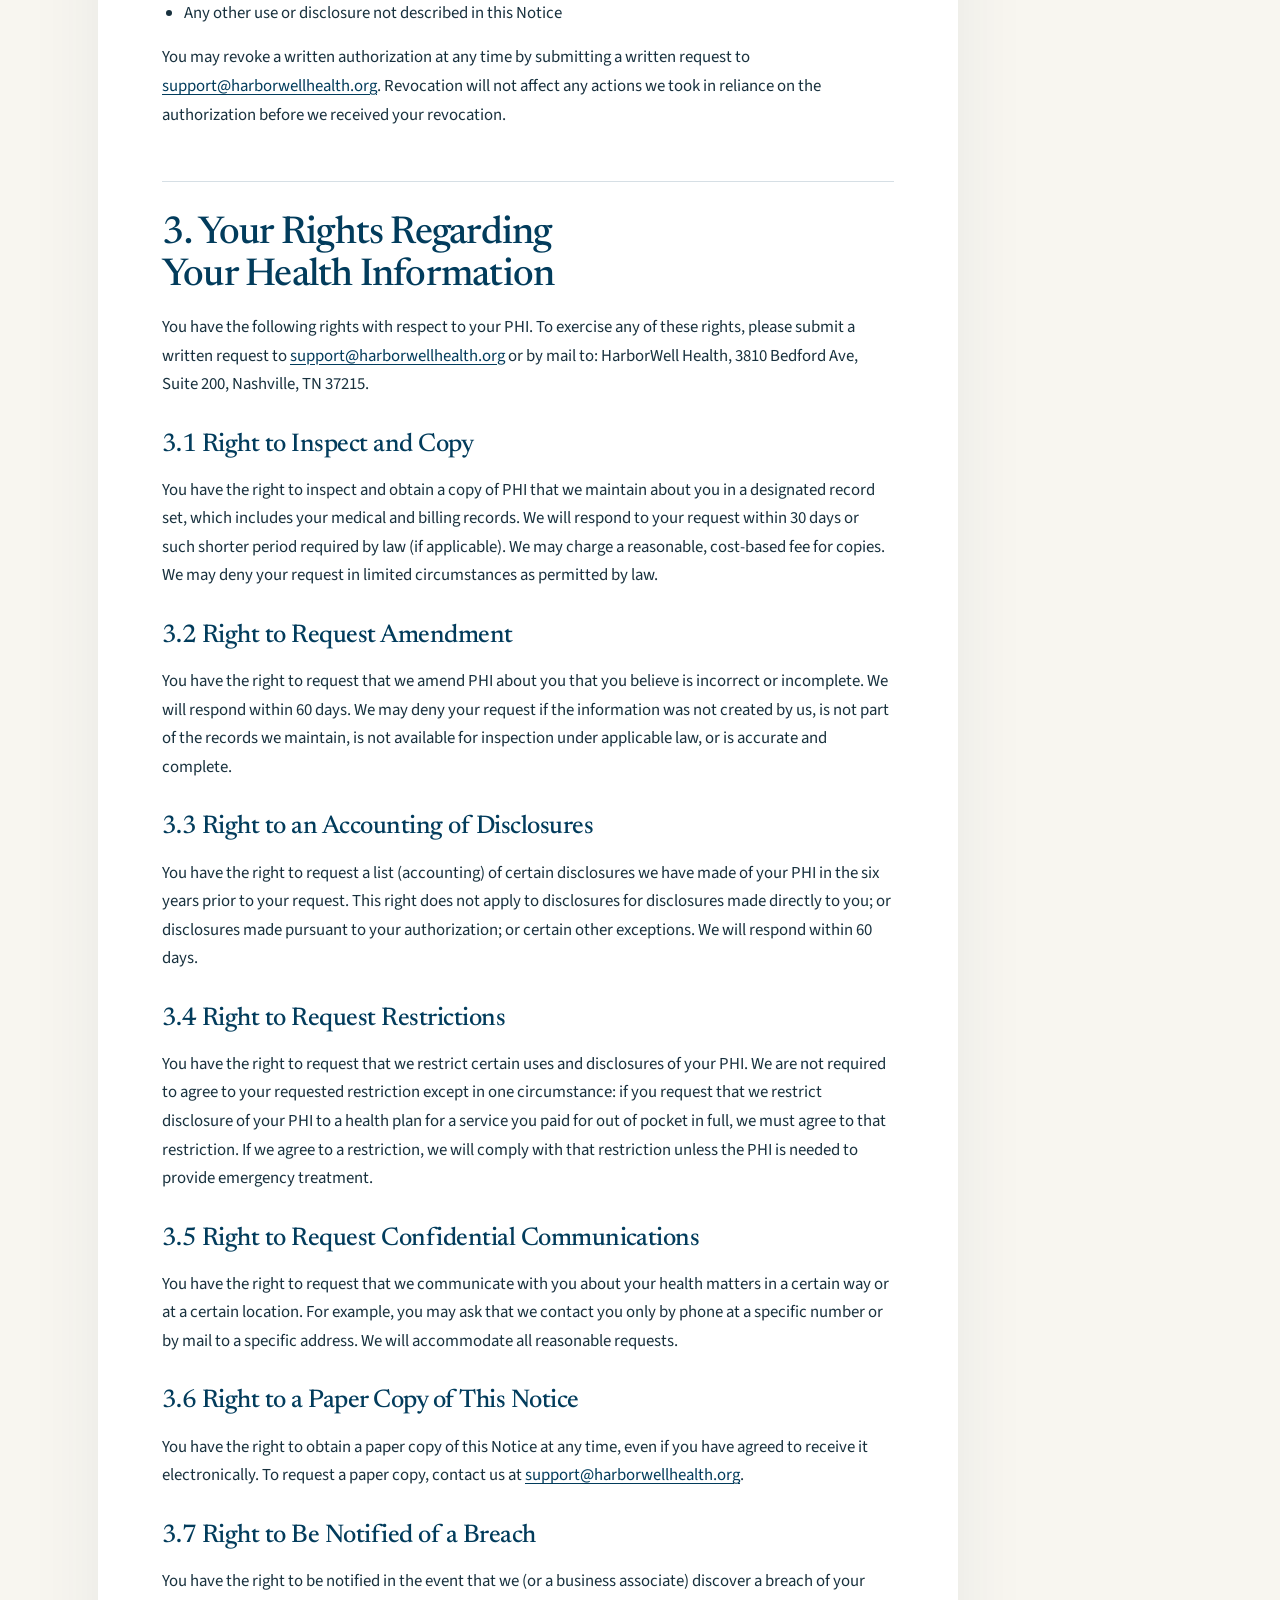
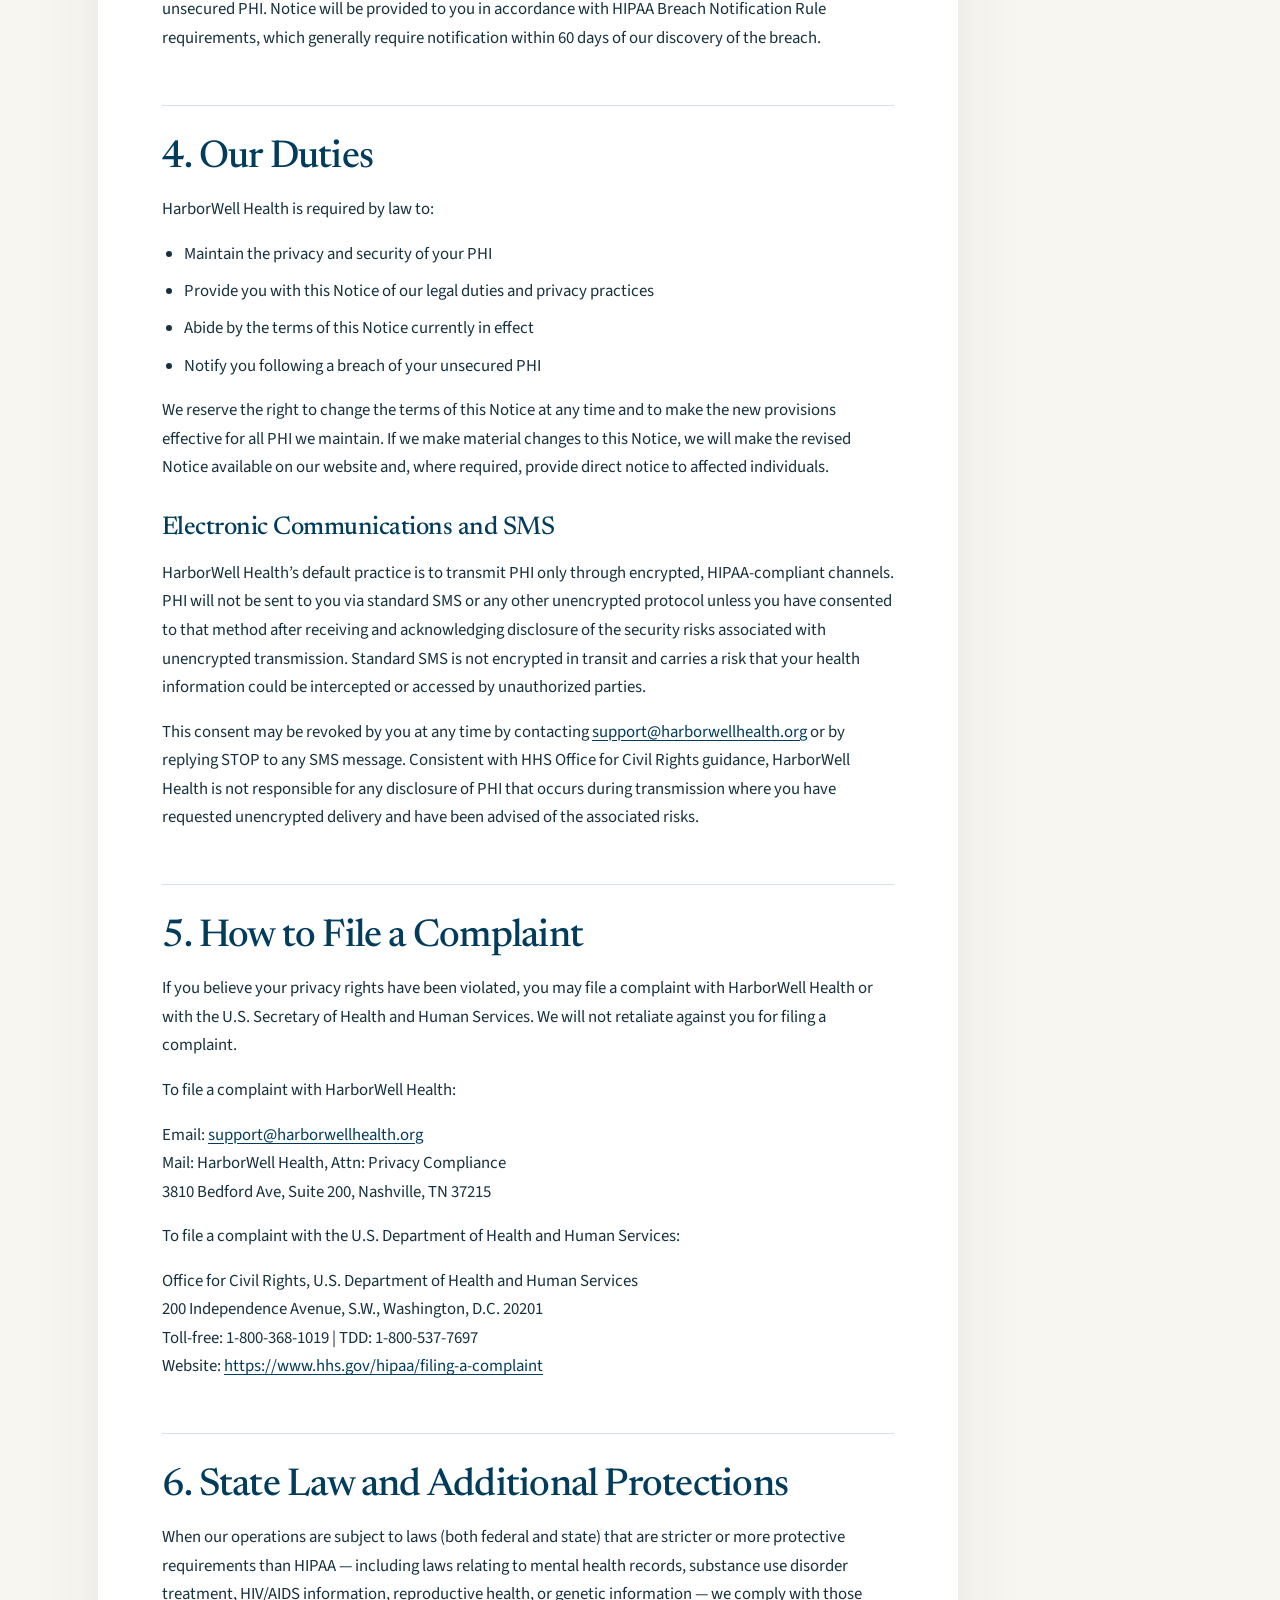
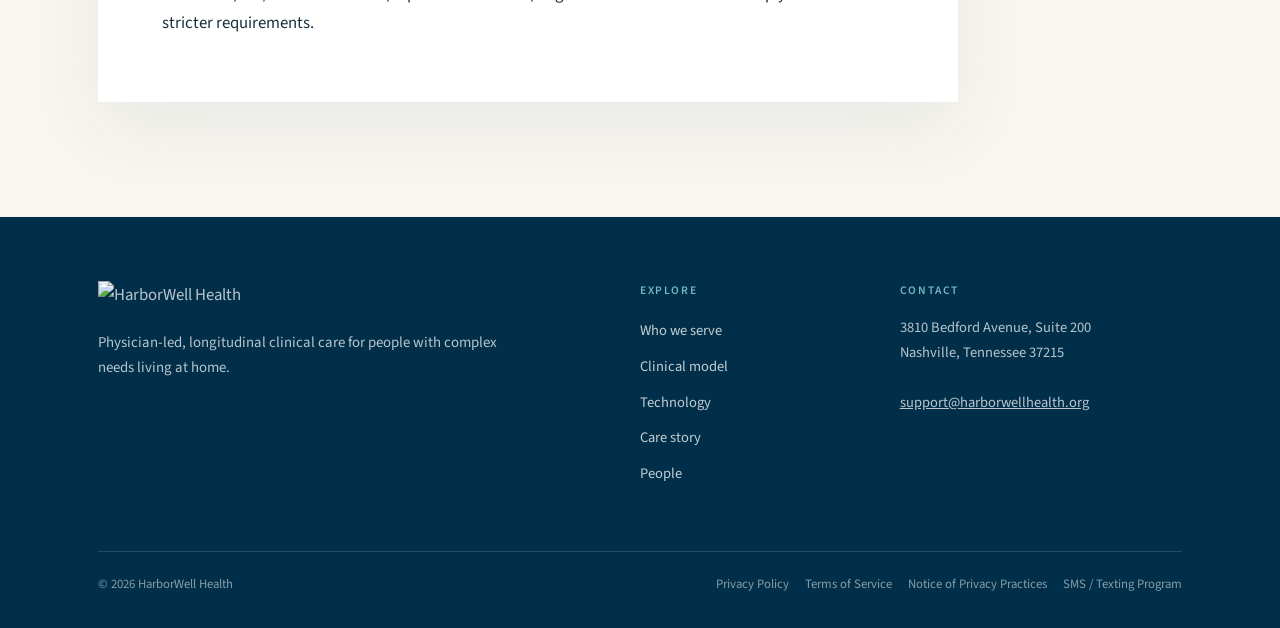
==== commit 87c0327e: "Refine site messaging and member populations" ====
--- a/notice-of-privacy-practices.html
+++ b/notice-of-privacy-practices.html
@@ -6,7 +6,7 @@
 </head>
 <body>
   <a class="skip-link" href="#main">Skip to main content</a>
-  <header class="site-header"><div class="container nav"><a class="brand" href="index.html" aria-label="HarborWell Health home"><img src="https://static.wixstatic.com/media/47c97a_ce5856b21baf440bb5c9df2c99164563~mv2.png/v1/fill/w_302,h_94,al_c,q_85,usm_0.66_1.00_0.01,enc_avif,quality_auto/47c97a_ce5856b21baf440bb5c9df2c99164563~mv2.png" alt="HarborWell Health"></a><button class="menu-toggle" type="button" aria-expanded="false" aria-controls="primary-navigation" aria-label="Open navigation"><span></span></button><nav aria-label="Primary navigation"><ul class="nav-links" id="primary-navigation"><li><a href="index.html#who-we-serve">Who we serve</a></li><li><a href="index.html#clinical-model">Clinical model</a></li><li><a href="index.html#technology">Technology</a></li><li><a href="index.html#care-story">Care Story</a></li><li><a href="people.html">People</a></li></ul></nav></div></header>
+  <header class="site-header"><div class="container nav"><a class="brand" href="index.html" aria-label="HarborWell Health home"><img src="https://static.wixstatic.com/media/47c97a_ce5856b21baf440bb5c9df2c99164563~mv2.png/v1/fill/w_302,h_94,al_c,q_85,usm_0.66_1.00_0.01,enc_avif,quality_auto/47c97a_ce5856b21baf440bb5c9df2c99164563~mv2.png" alt="HarborWell Health"></a><button class="menu-toggle" type="button" aria-expanded="false" aria-controls="primary-navigation" aria-label="Open navigation"><span></span></button><nav aria-label="Primary navigation"><ul class="nav-links" id="primary-navigation"><li><a href="index.html#who-we-serve">Who we serve</a></li><li><a href="index.html#clinical-model">Clinical model</a></li><li><a href="index.html#technology">Technology</a></li><li><a href="index.html#care-story">Care story</a></li><li><a href="people.html">People</a></li></ul></nav></div></header>
 
   <main id="main" class="legal-page"><div class="container">
     <header class="legal-hero"><span class="eyebrow">Legal &amp; compliance</span><h1>Notice of Privacy Practices</h1></header>
@@ -98,7 +98,7 @@
     </article>
   </div></main>
 
-  <footer class="site-footer"><div class="container"><div class="footer__grid"><div class="footer__brand"><img src="https://static.wixstatic.com/media/47c97a_ce5856b21baf440bb5c9df2c99164563~mv2.png/v1/fill/w_302,h_94,al_c,q_85,usm_0.66_1.00_0.01,enc_avif,quality_auto/47c97a_ce5856b21baf440bb5c9df2c99164563~mv2.png" alt="HarborWell Health"><p>Physician-led, longitudinal clinical care for people with complex needs living at home.</p></div><div><div class="footer__heading">Explore</div><ul class="footer__links"><li><a href="index.html#who-we-serve">Who we serve</a></li><li><a href="index.html#clinical-model">Clinical model</a></li><li><a href="index.html#technology">Technology</a></li><li><a href="index.html#care-story">Care Story</a></li><li><a href="people.html">People</a></li></ul></div><div><div class="footer__heading">Contact</div><address class="footer__address">3810 Bedford Avenue, Suite 200<br>Nashville, Tennessee 37215<br><br><a href="mailto:support@harborwellhealth.org">support@harborwellhealth.org</a></address></div></div><div class="footer__bottom"><span>© 2026 HarborWell Health</span><ul class="footer__legal"><li><a href="privacy-policy.html">Privacy Policy</a></li><li><a href="terms-of-service.html">Terms of Service</a></li><li><a href="notice-of-privacy-practices.html">Notice of Privacy Practices</a></li><li><a href="sms-program.html">SMS / Texting Program</a></li></ul></div></div></footer>
+  <footer class="site-footer"><div class="container"><div class="footer__grid"><div class="footer__brand"><img src="https://static.wixstatic.com/media/47c97a_ce5856b21baf440bb5c9df2c99164563~mv2.png/v1/fill/w_302,h_94,al_c,q_85,usm_0.66_1.00_0.01,enc_avif,quality_auto/47c97a_ce5856b21baf440bb5c9df2c99164563~mv2.png" alt="HarborWell Health"><p>Physician-led, longitudinal clinical care for people with complex needs living at home.</p></div><div><div class="footer__heading">Explore</div><ul class="footer__links"><li><a href="index.html#who-we-serve">Who we serve</a></li><li><a href="index.html#clinical-model">Clinical model</a></li><li><a href="index.html#technology">Technology</a></li><li><a href="index.html#care-story">Care story</a></li><li><a href="people.html">People</a></li></ul></div><div><div class="footer__heading">Contact</div><address class="footer__address">3810 Bedford Avenue, Suite 200<br>Nashville, Tennessee 37215<br><br><a href="mailto:support@harborwellhealth.org">support@harborwellhealth.org</a></address></div></div><div class="footer__bottom"><span>© 2026 HarborWell Health</span><ul class="footer__legal"><li><a href="privacy-policy.html">Privacy Policy</a></li><li><a href="terms-of-service.html">Terms of Service</a></li><li><a href="notice-of-privacy-practices.html">Notice of Privacy Practices</a></li><li><a href="sms-program.html">SMS / Texting Program</a></li></ul></div></div></footer>
   <script src="legal.js"></script>
 </body>
 </html>
--- a/legal.css
+++ b/legal.css
@@ -74,10 +74,11 @@
 .footer__legal a:hover, .footer__legal a:focus-visible { color: var(--white); text-decoration: underline; }
 
 @media (max-width: 900px) {
+  .site-header { -webkit-backdrop-filter: none; backdrop-filter: none; }
   .nav { min-height: 66px; }
   .brand img { width: 158px; }
   .menu-toggle { display: block; position: relative; z-index: 30; }
-  .nav-links { position: fixed; inset: 0; z-index: 25; display: none; padding: 7rem var(--gutter) 3rem; align-items: flex-start; flex-direction: column; gap: 0; background: var(--navy-deep); }
+  .nav-links { position: fixed; inset: 0; z-index: 25; display: none; width: 100%; height: 100dvh; min-height: 100vh; padding: 7rem var(--gutter) 3rem; align-items: flex-start; flex-direction: column; gap: 0; overflow-y: auto; background: var(--navy-deep); -webkit-overflow-scrolling: touch; overscroll-behavior: contain; }
   .nav-links.is-open { display: flex; }
   .nav-links li { width: 100%; }
   .nav-links a { display: block; padding-block: 1rem; border-bottom: 1px solid rgba(255,255,255,.14); font-family: var(--serif); font-size: 1.8rem; }
@@ -90,4 +91,3 @@
   body { font-size: 1rem; }
   .legal-document { margin-inline: calc(var(--gutter) * -.35); padding-inline: var(--gutter); }
 }
-
